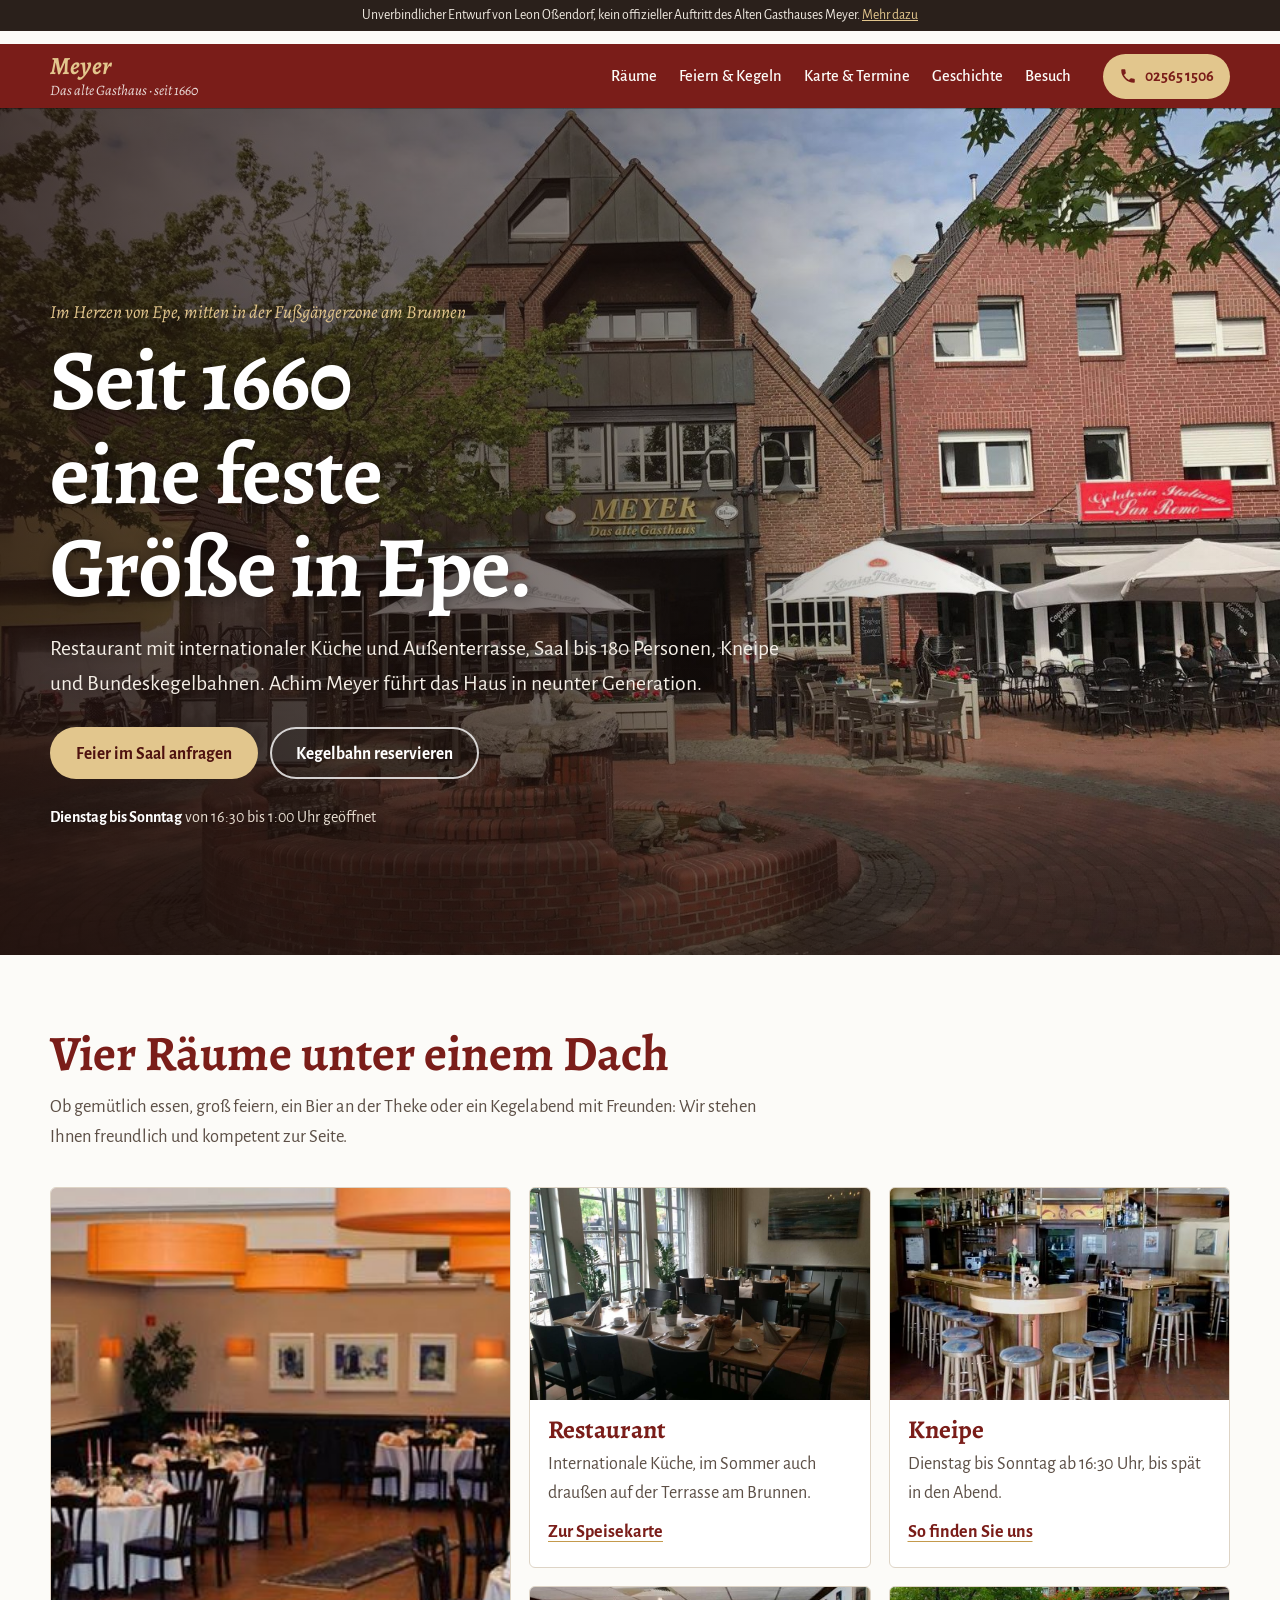
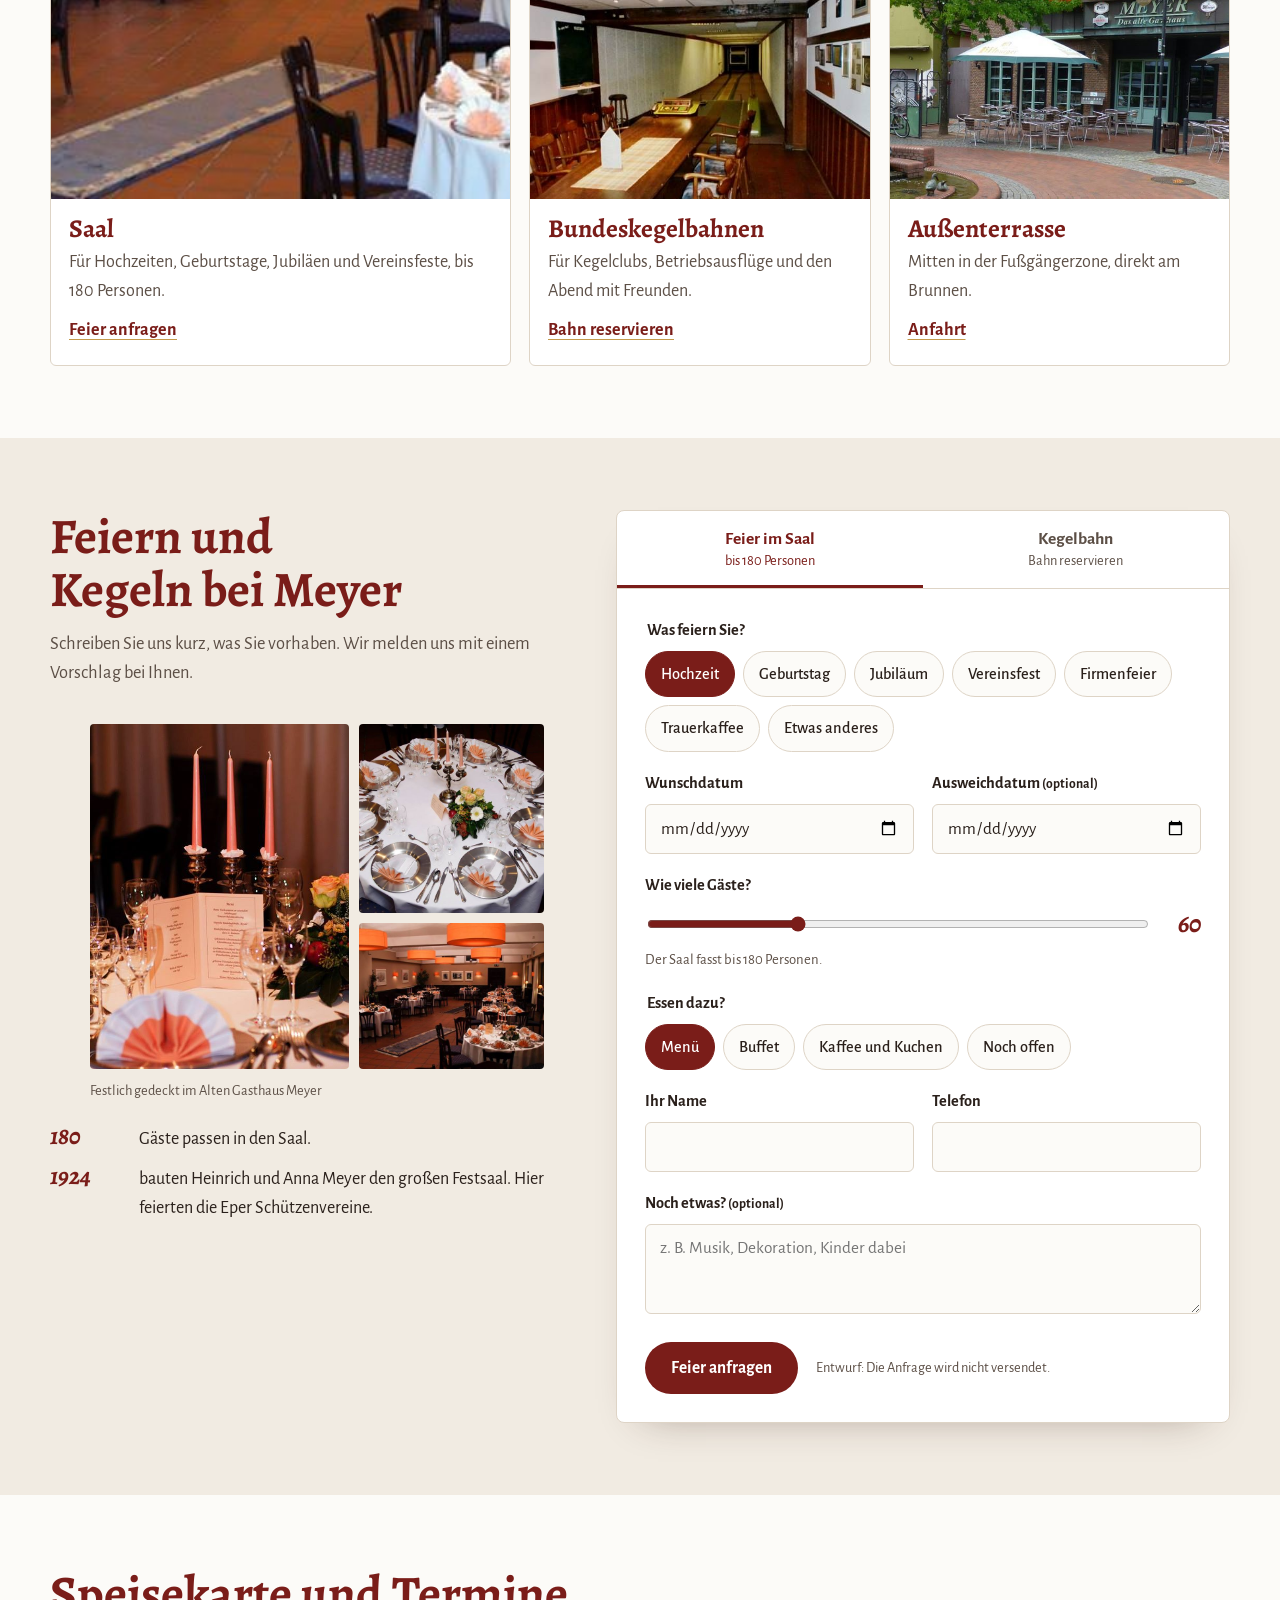
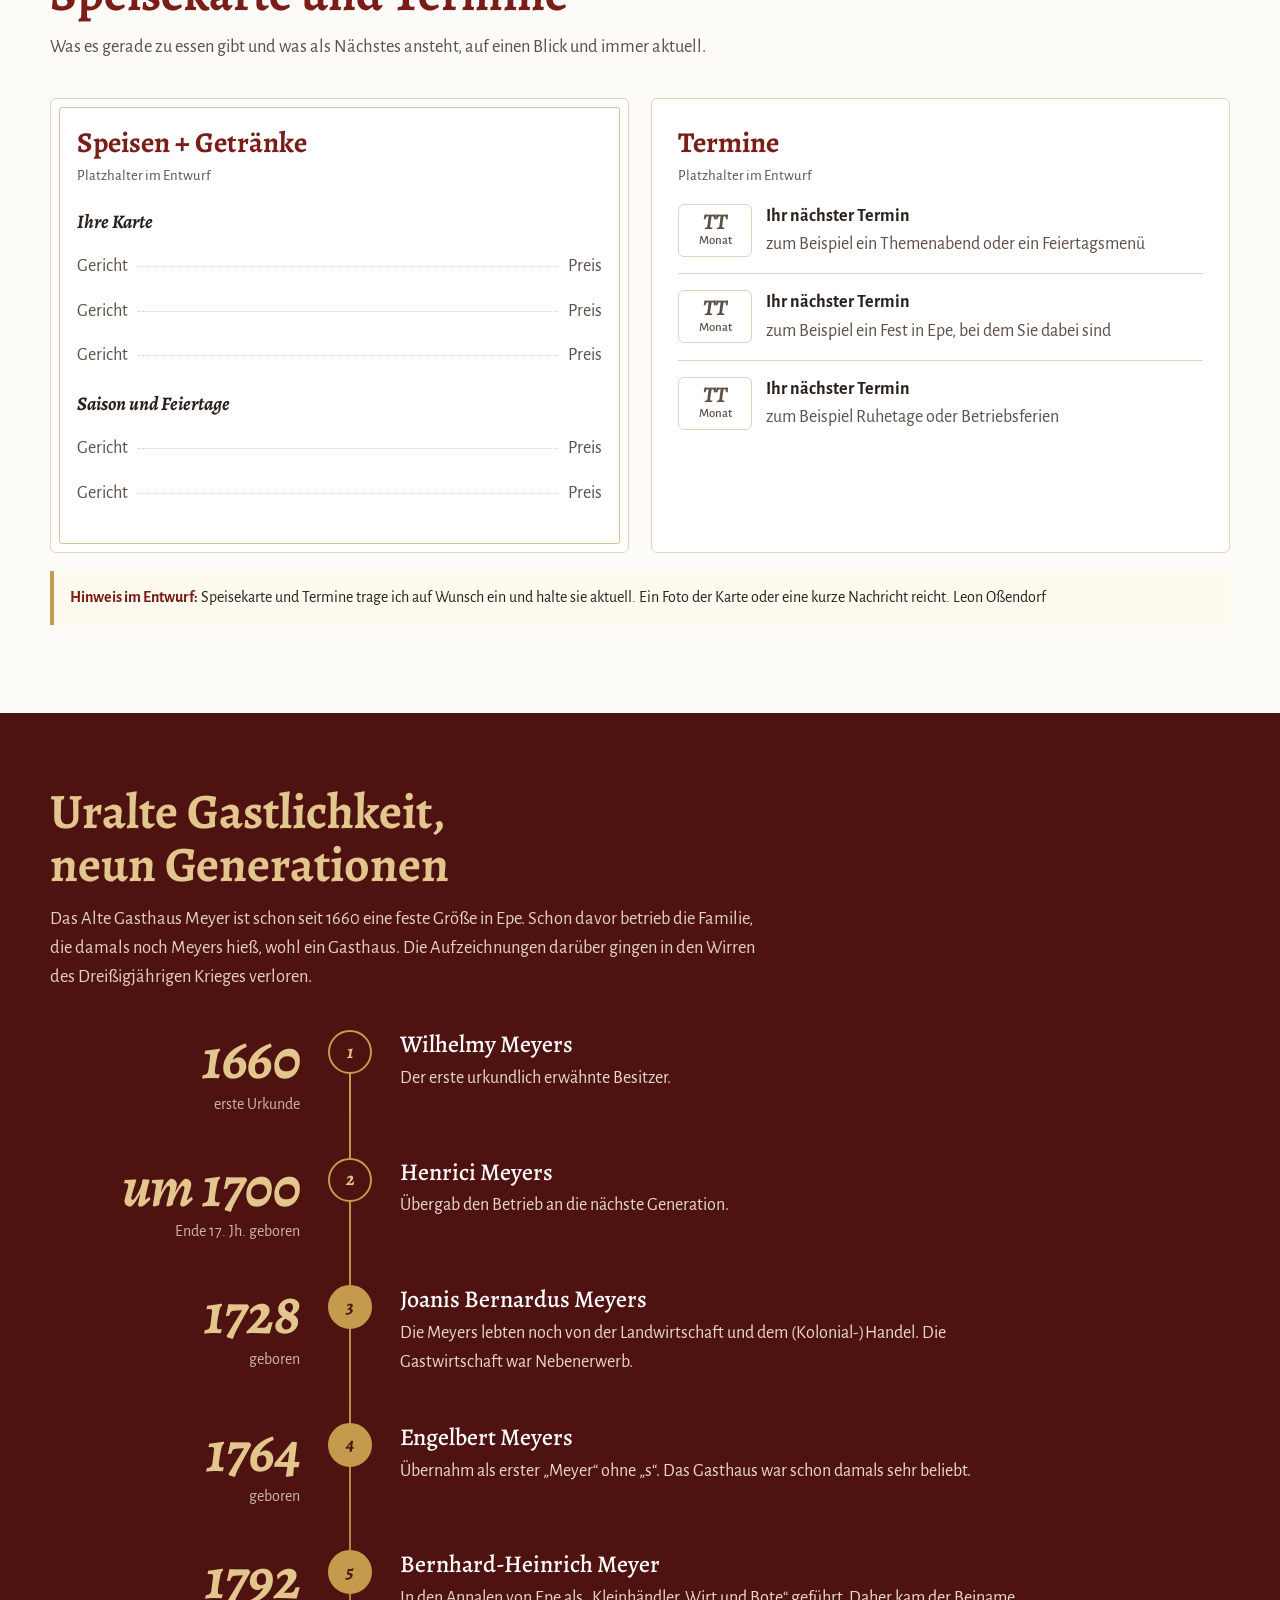
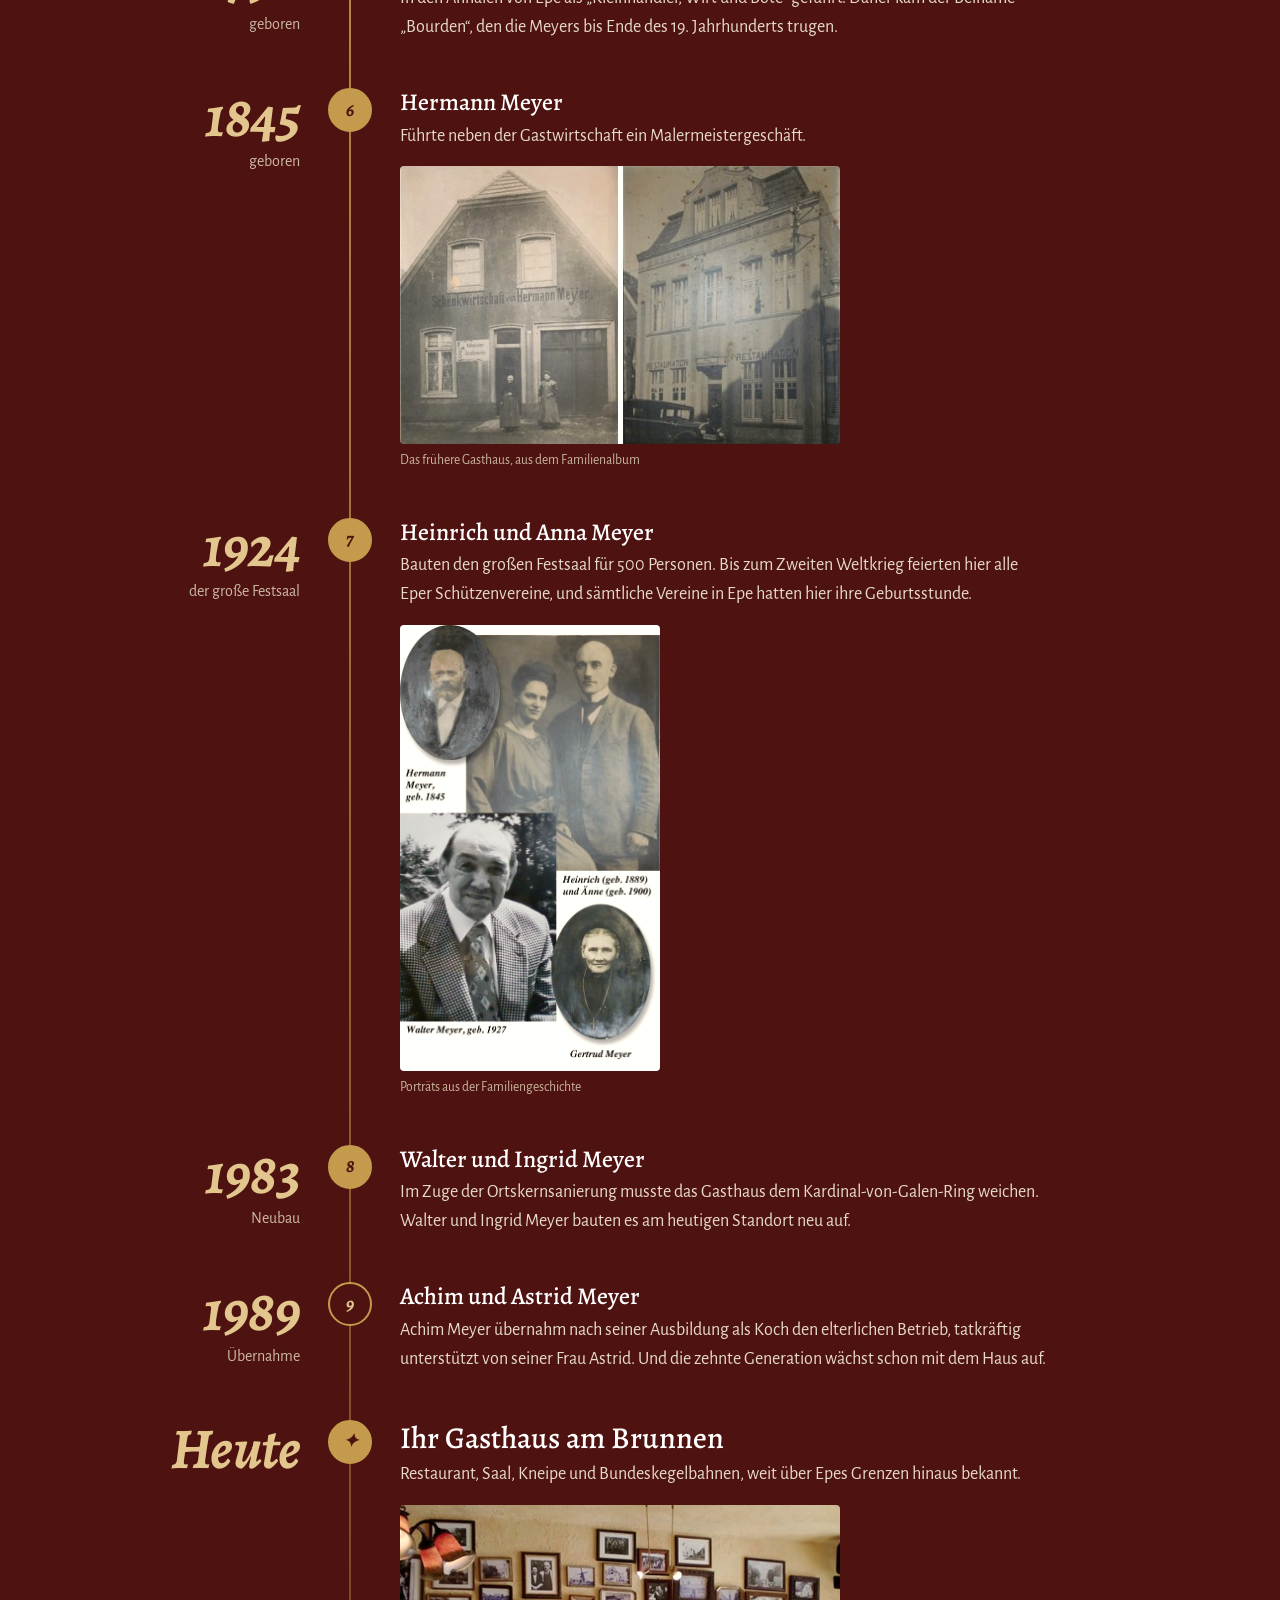
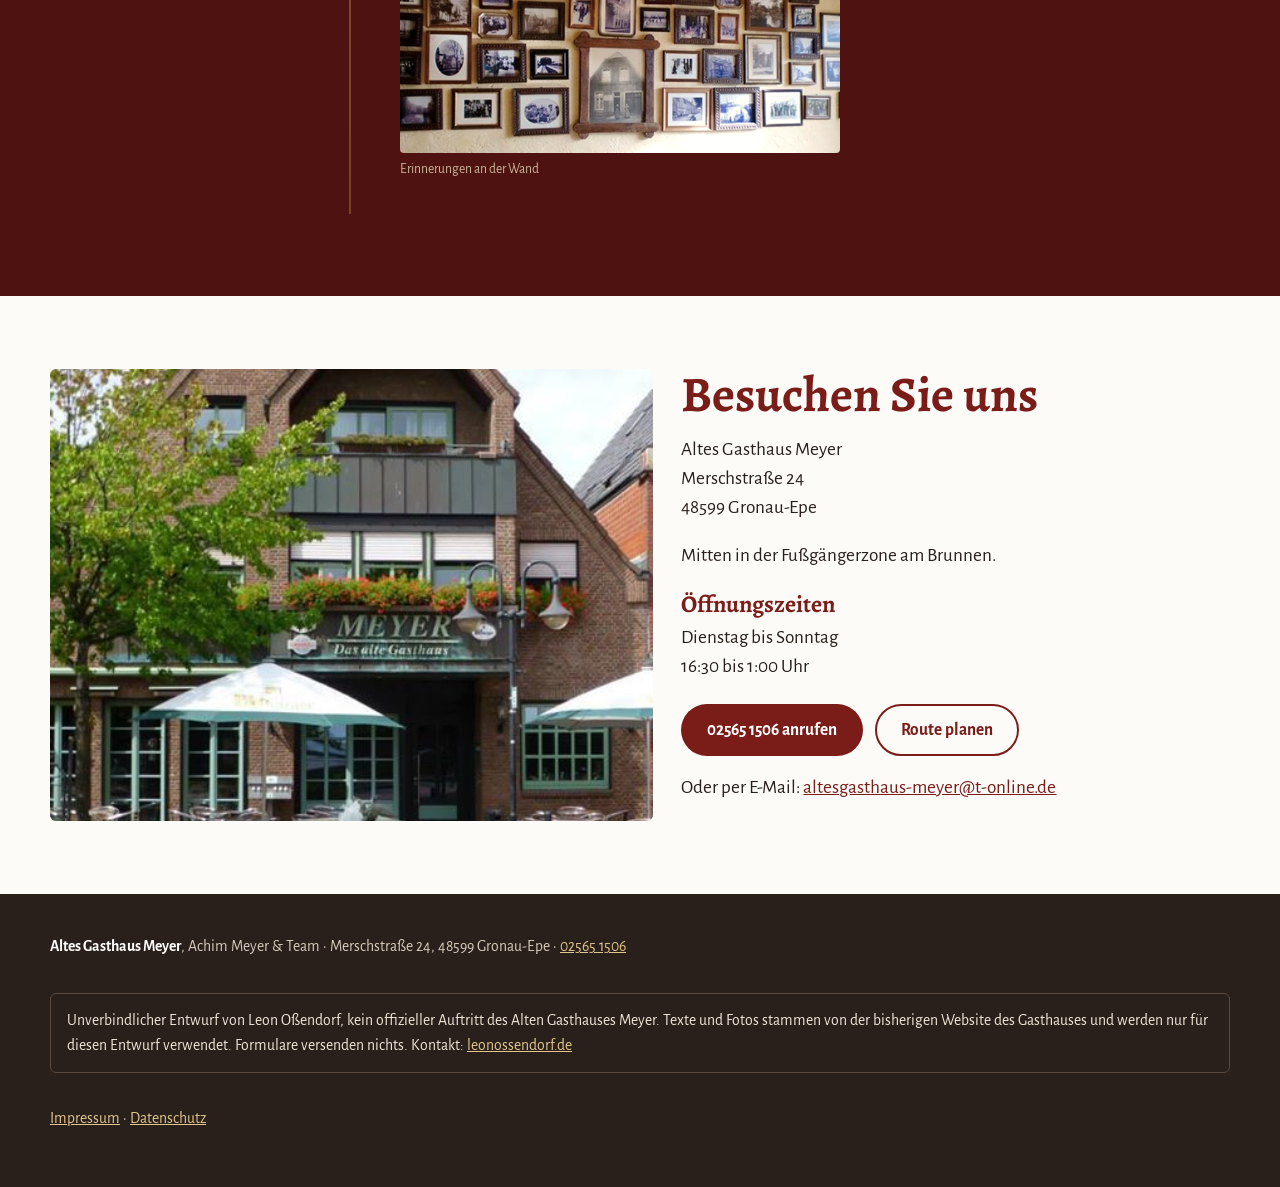
==== index.html @ b78fcdcd "Entwurf Altes Gasthaus Meyer: Startseite mit Feier- und Kegelanfrage, Chronik, Platzhalter Co-Author" ====
<!doctype html>
<html lang="de-DE">
<head>
<meta charset="utf-8">
<meta name="viewport" content="width=device-width, initial-scale=1">
<meta name="robots" content="noindex,nofollow">
<title>Altes Gasthaus Meyer · Epe (Entwurf)</title>
<meta name="description" content="Unverbindlicher Entwurf von Leon Oßendorf für das Alte Gasthaus Meyer in Gronau-Epe. Kein offizieller Auftritt.">
<meta name="theme-color" content="#7A1D19">
<link rel="preload" href="fonts/alegreya.woff2" as="font" type="font/woff2" crossorigin>
<link rel="stylesheet" href="css/style.css">
<link rel="icon" href="data:image/svg+xml,%3Csvg xmlns='http://www.w3.org/2000/svg' viewBox='0 0 64 64'%3E%3Crect width='64' height='64' rx='12' fill='%237A1D19'/%3E%3Ctext x='32' y='45' font-family='Georgia' font-style='italic' font-weight='700' font-size='38' text-anchor='middle' fill='%23E2C68D'%3EM%3C/text%3E%3C/svg%3E">
</head>
<body>

<p class="draft-bar">Unverbindlicher Entwurf von Leon Oßendorf, kein offizieller Auftritt des Alten Gasthauses Meyer. <a href="#entwurf">Mehr dazu</a></p>

<header class="top">
  <div class="wrap">
    <a class="mark" href="#start" aria-label="Altes Gasthaus Meyer, zum Seitenanfang"><b>Meyer</b><span>Das alte Gasthaus · seit 1660</span></a>
    <nav class="nav" aria-label="Hauptnavigation">
      <a href="#raeume">Räume</a>
      <a href="#anfrage">Feiern &amp; Kegeln</a>
      <a href="#karte">Karte &amp; Termine</a>
      <a href="#geschichte">Geschichte</a>
      <a href="#besuch">Besuch</a>
    </nav>
    <a class="call" href="tel:+4925651506"><svg viewBox="0 0 24 24" fill="currentColor" aria-hidden="true"><path d="M6.6 10.8a15.1 15.1 0 0 0 6.6 6.6l2.2-2.2c.3-.3.7-.4 1-.2 1.1.4 2.3.6 3.6.6.6 0 1 .4 1 1V20c0 .6-.4 1-1 1A17 17 0 0 1 3 4c0-.6.4-1 1-1h3.5c.6 0 1 .4 1 1 0 1.3.2 2.5.6 3.6.1.3 0 .7-.2 1z"/></svg>02565 1506</a>
  </div>
</header>

<main id="start">

<section class="hero" aria-label="Willkommen">
  <img src="img/haus-brunnen.jpg" alt="Das Alte Gasthaus Meyer mit Außenterrasse am Brunnen in der Eper Fußgängerzone" fetchpriority="high">
  <div class="wrap">
    <p class="ort">Im Herzen von Epe, mitten in der Fußgängerzone am Brunnen</p>
    <h1>Seit 1660 eine feste Größe in Epe.</h1>
    <p class="lead">Restaurant mit internationaler Küche und Außenterrasse, Saal bis 180 Personen, Kneipe und Bundeskegelbahnen. Achim Meyer führt das Haus in neunter Generation.</p>
    <div class="actions">
      <a class="btn btn-main" href="#anfrage" data-tab="feier">Feier im Saal anfragen</a>
      <a class="btn btn-line" href="#anfrage" data-tab="kegeln">Kegelbahn reservieren</a>
    </div>
    <p class="zeiten"><b>Dienstag bis Sonntag</b> von 16:30 bis 1:00 Uhr geöffnet</p>
  </div>
</section>

<section id="raeume">
  <div class="wrap">
    <div class="kopf">
      <h2>Vier Räume unter einem Dach</h2>
      <p>Ob gemütlich essen, groß feiern, ein Bier an der Theke oder ein Kegelabend mit Freunden: Wir stehen Ihnen freundlich und kompetent zur Seite.</p>
    </div>
    <div class="raeume">
      <a class="raum gross" href="#anfrage" data-tab="feier">
        <img src="img/saal-2.jpg" alt="Festlich eingedeckte runde Tische unter warmen Lampen" loading="lazy">
        <div><h3>Saal</h3><p>Für Hochzeiten, Geburtstage, Jubiläen und Vereinsfeste, bis 180 Personen.</p><span class="go">Feier anfragen</span></div>
      </a>
      <a class="raum" href="#karte">
        <img src="img/restaurant-1.jpg" alt="Gedeckte Tische im Restaurant mit hohen Sprossenfenstern" loading="lazy">
        <div><h3>Restaurant</h3><p>Internationale Küche, im Sommer auch draußen auf der Terrasse am Brunnen.</p><span class="go">Zur Speisekarte</span></div>
      </a>
      <a class="raum" href="#besuch">
        <img src="img/kneipe.jpg" alt="Die Theke der Kneipe mit Barhockern" loading="lazy">
        <div><h3>Kneipe</h3><p>Dienstag bis Sonntag ab 16:30 Uhr, bis spät in den Abend.</p><span class="go">So finden Sie uns</span></div>
      </a>
      <a class="raum" href="#anfrage" data-tab="kegeln">
        <img src="img/kegelbahn.jpg" alt="Kegelbahn mit langem Holztisch" loading="lazy">
        <div><h3>Bundeskegelbahnen</h3><p>Für Kegelclubs, Betriebsausflüge und den Abend mit Freunden.</p><span class="go">Bahn reservieren</span></div>
      </a>
      <a class="raum" href="#besuch">
        <img src="img/terrasse.jpg" alt="Außenterrasse mit Sonnenschirmen vor dem Gasthaus" loading="lazy">
        <div><h3>Außenterrasse</h3><p>Mitten in der Fußgängerzone, direkt am Brunnen.</p><span class="go">Anfahrt</span></div>
      </a>
    </div>
  </div>
</section>

<section id="anfrage" class="anfrage">
  <div class="wrap anfrage-grid">
    <div>
      <div class="kopf">
        <h2>Feiern und Kegeln bei Meyer</h2>
        <p>Schreiben Sie uns kurz, was Sie vorhaben. Wir melden uns mit einem Vorschlag bei Ihnen.</p>
      </div>
      <figure class="collage">
        <img class="a" src="img/kerzen.jpg" alt="Festtafel mit Kerzenleuchter und Menükarte" loading="lazy">
        <img src="img/tafel-rund.jpg" alt="Runde Festtafel von oben" loading="lazy">
        <img src="img/saal-1.jpg" alt="Saal mit eingedeckten runden Tischen" loading="lazy">
        <figcaption>Festlich gedeckt im Alten Gasthaus Meyer</figcaption>
      </figure>
      <ul class="fakten">
        <li><b>180</b><span>Gäste passen in den Saal.</span></li>
        <li><b>1924</b><span>bauten Heinrich und Anna Meyer den großen Festsaal. Hier feierten die Eper Schützenvereine.</span></li>
      </ul>
    </div>

    <div class="karte">
      <div class="tabs" role="tablist" aria-label="Art der Anfrage">
        <button role="tab" id="tab-feier" aria-controls="p-feier" aria-selected="true">Feier im Saal<span>bis 180 Personen</span></button>
        <button role="tab" id="tab-kegeln" aria-controls="p-kegeln" aria-selected="false" tabindex="-1">Kegelbahn<span>Bahn reservieren</span></button>
      </div>

      <div id="p-feier" role="tabpanel" aria-labelledby="tab-feier">
        <form data-art="Feier im Saal" novalidate>
          <fieldset>
            <legend>Was feiern Sie?</legend>
            <div class="chips">
              <label><input type="radio" name="Anlass" value="Hochzeit" checked><span>Hochzeit</span></label>
              <label><input type="radio" name="Anlass" value="Geburtstag"><span>Geburtstag</span></label>
              <label><input type="radio" name="Anlass" value="Jubiläum"><span>Jubiläum</span></label>
              <label><input type="radio" name="Anlass" value="Vereinsfest"><span>Vereinsfest</span></label>
              <label><input type="radio" name="Anlass" value="Firmenfeier"><span>Firmenfeier</span></label>
              <label><input type="radio" name="Anlass" value="Trauerkaffee"><span>Trauerkaffee</span></label>
              <label><input type="radio" name="Anlass" value="Etwas anderes"><span>Etwas anderes</span></label>
            </div>
          </fieldset>
          <div class="zwei">
            <div><label for="f-datum">Wunschdatum</label><input id="f-datum" type="date" name="Datum"></div>
            <div><label for="f-ausweich">Ausweichdatum <small>(optional)</small></label><input id="f-ausweich" type="date" name="Ausweichdatum"></div>
          </div>
          <div>
            <label for="f-gaeste">Wie viele Gäste?</label>
            <div class="gaeste"><input id="f-gaeste" type="range" name="Gäste" min="10" max="180" step="5" value="60"><output for="f-gaeste">60</output></div>
            <p class="hilfe">Der Saal fasst bis 180 Personen.</p>
          </div>
          <fieldset>
            <legend>Essen dazu?</legend>
            <div class="chips">
              <label><input type="radio" name="Essen" value="Menü" checked><span>Menü</span></label>
              <label><input type="radio" name="Essen" value="Buffet"><span>Buffet</span></label>
              <label><input type="radio" name="Essen" value="Kaffee und Kuchen"><span>Kaffee und Kuchen</span></label>
              <label><input type="radio" name="Essen" value="Noch offen"><span>Noch offen</span></label>
            </div>
          </fieldset>
          <div class="zwei">
            <div><label for="f-name">Ihr Name</label><input id="f-name" type="text" name="Name" autocomplete="name"></div>
            <div><label for="f-tel">Telefon</label><input id="f-tel" type="tel" name="Telefon" autocomplete="tel"></div>
          </div>
          <div><label for="f-msg">Noch etwas? <small>(optional)</small></label><textarea id="f-msg" name="Nachricht" placeholder="z. B. Musik, Dekoration, Kinder dabei"></textarea></div>
          <div class="senden"><button class="btn" type="submit">Feier anfragen</button><small>Entwurf: Die Anfrage wird nicht versendet.</small></div>
        </form>
      </div>

      <div id="p-kegeln" role="tabpanel" aria-labelledby="tab-kegeln" hidden>
        <form data-art="Kegelbahn" novalidate>
          <div class="zwei">
            <div><label for="k-datum">Datum</label><input id="k-datum" type="date" name="Datum"></div>
            <div><label for="k-zeit">Uhrzeit</label>
              <select id="k-zeit" name="Uhrzeit">
                <option>17:00 Uhr</option><option>18:00 Uhr</option><option selected>19:00 Uhr</option><option>20:00 Uhr</option><option>21:00 Uhr</option>
              </select>
            </div>
          </div>
          <div class="zwei">
            <div><label for="k-pers">Personen</label><input id="k-pers" type="number" name="Personen" min="2" value="10" inputmode="numeric"></div>
            <div><label for="k-dauer">Wie lange?</label>
              <select id="k-dauer" name="Dauer"><option>2 Stunden</option><option selected>3 Stunden</option><option>4 Stunden</option><option>Ganzer Abend</option></select>
            </div>
          </div>
          <fieldset>
            <legend>Essen dazu?</legend>
            <div class="chips">
              <label><input type="radio" name="Essen" value="Ja, bitte Vorschlag" checked><span>Ja, gern</span></label>
              <label><input type="radio" name="Essen" value="Nur Getränke"><span>Nur Getränke</span></label>
            </div>
          </fieldset>
          <div class="zwei">
            <div><label for="k-name">Ihr Name oder Kegelclub</label><input id="k-name" type="text" name="Name"></div>
            <div><label for="k-tel">Telefon</label><input id="k-tel" type="tel" name="Telefon" autocomplete="tel"></div>
          </div>
          <div class="senden"><button class="btn" type="submit">Bahn anfragen</button><small>Entwurf: Die Anfrage wird nicht versendet.</small></div>
        </form>
      </div>

      <div class="vorschau" aria-live="polite" hidden></div>
    </div>
  </div>
</section>

<section id="karte">
  <div class="wrap">
    <div class="kopf">
      <h2>Speisekarte und Termine</h2>
      <p>Was es gerade zu essen gibt und was als Nächstes ansteht, auf einen Blick und immer aktuell.</p>
    </div>
    <div class="pflege-grid">
      <div class="speisekarte">
        <h3>Speisen + Getränke</h3>
        <p class="hilfe">Platzhalter im Entwurf</p>
        <p class="gruppe">Ihre Karte</p>
        <div class="zeile"><span>Gericht</span><i></i><span>Preis</span></div>
        <div class="zeile"><span>Gericht</span><i></i><span>Preis</span></div>
        <div class="zeile"><span>Gericht</span><i></i><span>Preis</span></div>
        <p class="gruppe">Saison und Feiertage</p>
        <div class="zeile"><span>Gericht</span><i></i><span>Preis</span></div>
        <div class="zeile"><span>Gericht</span><i></i><span>Preis</span></div>
      </div>
      <div class="termine">
        <h3>Termine</h3>
        <p class="hilfe">Platzhalter im Entwurf</p>
        <div class="termin"><div class="tag">TT<small>Monat</small></div><p><b>Ihr nächster Termin</b>zum Beispiel ein Themenabend oder ein Feiertagsmenü</p></div>
        <div class="termin"><div class="tag">TT<small>Monat</small></div><p><b>Ihr nächster Termin</b>zum Beispiel ein Fest in Epe, bei dem Sie dabei sind</p></div>
        <div class="termin"><div class="tag">TT<small>Monat</small></div><p><b>Ihr nächster Termin</b>zum Beispiel Ruhetage oder Betriebsferien</p></div>
      </div>
    </div>
    <p class="notiz"><b>Hinweis im Entwurf:</b> Speisekarte und Termine trage ich auf Wunsch ein und halte sie aktuell. Ein Foto der Karte oder eine kurze Nachricht reicht. <span style="white-space:nowrap">Leon Oßendorf</span></p>
  </div>
</section>

<section id="geschichte" class="chronik">
  <div class="wrap">
    <div class="kopf">
      <h2>Uralte Gastlichkeit, neun Generationen</h2>
      <p>Das Alte Gasthaus Meyer ist schon seit 1660 eine feste Größe in Epe. Schon davor betrieb die Familie, die damals noch Meyers hieß, wohl ein Gasthaus. Die Aufzeichnungen darüber gingen in den Wirren des Dreißigjährigen Krieges verloren.</p>
    </div>
    <ol class="reihe">
      <li class="gen"><span class="knoten" aria-hidden="true">1</span><div class="jahr">1660<small>erste Urkunde</small></div><h3>Wilhelmy Meyers</h3><p>Der erste urkundlich erwähnte Besitzer.</p></li>
      <li class="gen"><span class="knoten" aria-hidden="true">2</span><div class="jahr">um 1700<small>Ende 17. Jh. geboren</small></div><h3>Henrici Meyers</h3><p>Übergab den Betrieb an die nächste Generation.</p></li>
      <li class="gen"><span class="knoten" aria-hidden="true">3</span><div class="jahr">1728<small>geboren</small></div><h3>Joanis Bernardus Meyers</h3><p>Die Meyers lebten noch von der Landwirtschaft und dem (Kolonial-)Handel. Die Gastwirtschaft war Nebenerwerb.</p></li>
      <li class="gen"><span class="knoten" aria-hidden="true">4</span><div class="jahr">1764<small>geboren</small></div><h3>Engelbert Meyers</h3><p>Übernahm als erster „Meyer“ ohne „s“. Das Gasthaus war schon damals sehr beliebt.</p></li>
      <li class="gen"><span class="knoten" aria-hidden="true">5</span><div class="jahr">1792<small>geboren</small></div><h3>Bernhard-Heinrich Meyer</h3><p>In den Annalen von Epe als „Kleinhändler, Wirt und Bote“ geführt. Daher kam der Beiname „Bourden“, den die Meyers bis Ende des 19. Jahrhunderts trugen.</p></li>
      <li class="gen"><span class="knoten" aria-hidden="true">6</span><div class="jahr">1845<small>geboren</small></div><h3>Hermann Meyer</h3><p>Führte neben der Gastwirtschaft ein Malermeistergeschäft.</p>
        <figure><img src="img/historisch-haus.jpg" alt="Historische Aufnahmen des früheren Gasthauses" loading="lazy"><figcaption>Das frühere Gasthaus, aus dem Familienalbum</figcaption></figure></li>
      <li class="gen"><span class="knoten" aria-hidden="true">7</span><div class="jahr">1924<small>der große Festsaal</small></div><h3>Heinrich und Anna Meyer</h3><p>Bauten den großen Festsaal für 500 Personen. Bis zum Zweiten Weltkrieg feierten hier alle Eper Schützenvereine, und sämtliche Vereine in Epe hatten hier ihre Geburtsstunde.</p>
        <figure><img src="img/historisch-familie.jpg" alt="Historische Porträts der Familie Meyer" loading="lazy" style="max-width:260px"><figcaption>Porträts aus der Familiengeschichte</figcaption></figure></li>
      <li class="gen"><span class="knoten" aria-hidden="true">8</span><div class="jahr">1983<small>Neubau</small></div><h3>Walter und Ingrid Meyer</h3><p>Im Zuge der Ortskernsanierung musste das Gasthaus dem Kardinal-von-Galen-Ring weichen. Walter und Ingrid Meyer bauten es am heutigen Standort neu auf.</p></li>
      <li class="gen"><span class="knoten" aria-hidden="true">9</span><div class="jahr">1989<small>Übernahme</small></div><h3>Achim und Astrid Meyer</h3><p>Achim Meyer übernahm nach seiner Ausbildung als Koch den elterlichen Betrieb, tatkräftig unterstützt von seiner Frau Astrid. Und die zehnte Generation wächst schon mit dem Haus auf.</p></li>
      <li class="gen heute"><span class="knoten" aria-hidden="true">✦</span><div class="jahr">Heute</div><h3>Ihr Gasthaus am Brunnen</h3><p>Restaurant, Saal, Kneipe und Bundeskegelbahnen, weit über Epes Grenzen hinaus bekannt.</p>
        <figure><img src="img/bilderwand.jpg" alt="Wand mit vielen gerahmten alten Fotografien" loading="lazy"><figcaption>Erinnerungen an der Wand</figcaption></figure></li>
    </ol>
  </div>
</section>

<section id="besuch">
  <div class="wrap besuch-grid">
    <img src="img/haus-hoch.jpg" alt="Giebel des Alten Gasthauses Meyer mit Blumenkästen und Terrasse" loading="lazy" style="aspect-ratio:4/3;object-position:50% 35%">
    <div class="adresse">
      <h2 style="font-size:clamp(2rem,4.6vw,3.1rem);color:var(--blut)">Besuchen Sie uns</h2>
      <p style="margin-top:14px">Altes Gasthaus Meyer<br>Merschstraße 24<br>48599 Gronau-Epe</p>
      <p>Mitten in der Fußgängerzone am Brunnen.</p>
      <h3>Öffnungszeiten</h3>
      <p>Dienstag bis Sonntag<br>16:30 bis 1:00 Uhr</p>
      <div class="actions">
        <a class="btn btn-main" href="tel:+4925651506">02565 1506 anrufen</a>
        <a class="btn btn-line" href="https://www.google.com/maps/search/?api=1&amp;query=Altes+Gasthaus+Meyer+Merschstra%C3%9Fe+24+48599+Gronau-Epe" target="_blank" rel="noopener">Route planen</a>
      </div>
      <p style="margin-top:18px">Oder per E-Mail: <a href="mailto:altesgasthaus-meyer@t-online.de">altesgasthaus-meyer@t-online.de</a></p>
    </div>
  </div>
</section>

</main>

<footer>
  <div class="wrap">
    <p><b style="color:#fff">Altes Gasthaus Meyer</b>, Achim Meyer &amp; Team · Merschstraße 24, 48599 Gronau-Epe · <a href="tel:+4925651506">02565 1506</a></p>
    <p class="entwurf" id="entwurf">Unverbindlicher Entwurf von Leon Oßendorf, kein offizieller Auftritt des Alten Gasthauses Meyer. Texte und Fotos stammen von der bisherigen Website des Gasthauses und werden nur für diesen Entwurf verwendet. Formulare versenden nichts. Kontakt: <a href="https://leonossendorf.de">leonossendorf.de</a></p>
    <p><a href="impressum.html">Impressum</a> · <a href="datenschutz.html">Datenschutz</a></p>
  </div>
</footer>

<nav class="daumen" aria-label="Schnellzugriff">
  <a class="a1" href="#anfrage" data-tab="feier">Feier anfragen</a>
  <a class="a2" href="tel:+4925651506">Anrufen</a>
</nav>

<script src="js/main.js"></script>
</body>
</html>
---- css/style.css ----
@font-face { font-family: "Alegreya"; src: url("../fonts/alegreya.woff2") format("woff2"); font-weight: 400 900; font-style: normal; font-display: swap; }
@font-face { font-family: "Alegreya"; src: url("../fonts/alegreya-italic.woff2") format("woff2"); font-weight: 400 900; font-style: italic; font-display: swap; }
@font-face { font-family: "Alegreya Sans"; src: url("../fonts/alegreya-sans-400.woff2") format("woff2"); font-weight: 400; font-display: swap; }
@font-face { font-family: "Alegreya Sans"; src: url("../fonts/alegreya-sans-500.woff2") format("woff2"); font-weight: 500; font-display: swap; }
@font-face { font-family: "Alegreya Sans"; src: url("../fonts/alegreya-sans-700.woff2") format("woff2"); font-weight: 700; font-display: swap; }

:root {
  --blut: #7A1D19;      /* Ochsenblut aus dem Logo */
  --blut-tief: #4E1210;
  --messing: #C49A4C;   /* Gold der Schrift im Logo */
  --messing-hell: #E2C68D;
  --eiche: #2A201B;     /* Text, dunkles Holz */
  --eiche-2: #5C4F46;
  --tuch: #FCFBF8;      /* Tischtuch */
  --leinen: #F1EBE2;
  --linie: #DED4C6;
  --serif: "Alegreya", Georgia, serif;
  --sans: "Alegreya Sans", system-ui, sans-serif;
  --wrap: 1180px;
}

* { box-sizing: border-box; }
html { scroll-behavior: smooth; scroll-padding-top: 76px; -webkit-text-size-adjust: 100%; }
body { margin: 0; background: var(--tuch); color: var(--eiche); font: 400 1.125rem/1.6 var(--sans); }
img { max-width: 100%; display: block; }
a { color: var(--blut); }
:focus-visible { outline: 3px solid var(--messing); outline-offset: 3px; }
h1, h2, h3 { font-family: var(--serif); font-weight: 700; line-height: 1.08; margin: 0; text-wrap: balance; }
p { margin: 0 0 1em; }
.wrap { width: min(100% - 32px, var(--wrap)); margin-inline: auto; }
.sr { position: absolute; width: 1px; height: 1px; overflow: hidden; clip: rect(0 0 0 0); white-space: nowrap; }

/* Entwurf-Hinweis */
.draft-bar { background: var(--eiche); color: var(--leinen); font-size: .86rem; text-align: center; padding: 6px 16px; line-height: 1.35; }
.draft-bar a { color: var(--messing-hell); }

/* Kopf */
.top { position: sticky; top: 0; z-index: 30; background: var(--blut); color: var(--tuch); box-shadow: 0 1px 0 rgba(0,0,0,.25); }
.top .wrap { display: flex; align-items: center; gap: 24px; min-height: 64px; }
.mark { display: flex; flex-direction: column; text-decoration: none; color: var(--messing-hell); line-height: 1; }
.mark b { font: italic 700 1.55rem/1 var(--serif); letter-spacing: .01em; }
.mark span { font: italic 400 .9rem/1.2 var(--serif); color: var(--tuch); opacity: .85; margin-top: 3px; }
.nav { display: none; gap: 22px; margin-left: auto; }
.nav a { color: var(--tuch); text-decoration: none; font-weight: 500; font-size: 1.02rem; }
.nav a:hover { color: var(--messing-hell); }
.call { margin-left: auto; display: inline-flex; align-items: center; gap: 8px; color: var(--blut); background: var(--messing-hell); text-decoration: none; font-weight: 700; padding: 10px 16px; border-radius: 999px; font-size: 1rem; white-space: nowrap; }
.call svg { width: 18px; height: 18px; }
@media (min-width: 1000px) { .nav { display: flex; } .call { margin-left: 8px; } }

/* Hero */
.hero { position: relative; color: #fff; min-height: min(88svh, 760px); display: flex; align-items: flex-end; overflow: hidden; background: var(--eiche); }
.hero img { position: absolute; inset: 0; width: 100%; height: 100%; object-fit: cover; object-position: 50% 40%; }
.hero::after { content: ""; position: absolute; inset: 0; background: linear-gradient(180deg, rgba(30,15,12,.05) 8%, rgba(30,15,12,.72) 34%, rgba(30,15,12,.93) 100%); }
@media (min-width: 900px) { .hero::after { background: linear-gradient(90deg, rgba(30,15,12,.82) 0%, rgba(30,15,12,.55) 45%, rgba(30,15,12,.05) 75%), linear-gradient(180deg, transparent 60%, rgba(30,15,12,.6)); } }
.hero .wrap > * { text-shadow: 0 1px 14px rgba(0,0,0,.45); }
.hero .btn { text-shadow: none; }
.hero .wrap { position: relative; z-index: 1; padding: 120px 0 36px; }
.hero .ort { font: italic 400 1.15rem/1.3 var(--serif); color: var(--messing-hell); margin-bottom: 10px; }
.hero h1 { font-size: clamp(2.5rem, 7.4vw, 5.4rem); max-width: 13ch; letter-spacing: -.01em; }
.hero .lead { font-size: clamp(1.1rem, 2.2vw, 1.35rem); max-width: 34em; margin: 18px 0 26px; color: #F4EEE6; }
.actions { display: flex; flex-wrap: wrap; gap: 12px; }
.btn { display: inline-flex; align-items: center; justify-content: center; gap: 8px; min-height: 52px; padding: 12px 24px; border-radius: 999px; font: 700 1.08rem/1.1 var(--sans); text-decoration: none; border: 2px solid transparent; cursor: pointer; }
.btn-main { background: var(--messing-hell); color: var(--blut-tief); }
.btn-main:hover { background: #EBD5A8; }
.btn-line { border-color: rgba(255,255,255,.8); color: #fff; background: rgba(0,0,0,.15); }
.btn-line:hover { background: rgba(0,0,0,.35); }
.hero .zeiten { margin-top: 26px; font-size: 1rem; color: #E8DFD3; }
.hero .zeiten b { color: #fff; }
.hero small.foto { position: absolute; right: 12px; bottom: 8px; z-index: 1; font-size: .72rem; color: rgba(255,255,255,.65); }
@media (max-width: 560px) { .actions .btn { flex: 1 1 100%; } }

/* Abschnitte */
section { padding: 72px 0; }
.kopf { max-width: 40em; margin-bottom: 36px; }
.kopf h2 { font-size: clamp(2rem, 4.6vw, 3.1rem); color: var(--blut); }
.kopf p { margin-top: 12px; color: var(--eiche-2); font-size: 1.15rem; }

/* Vier Räume */
.raeume { display: grid; gap: 18px; grid-template-columns: 1fr; }
.raum { position: relative; display: block; background: #fff; border: 1px solid var(--linie); border-radius: 6px; overflow: hidden; text-decoration: none; color: var(--eiche); }
.raum img { width: 100%; aspect-ratio: 16/10; object-fit: cover; }
.raum div { padding: 16px 18px 20px; }
.raum h3 { font-size: 1.6rem; color: var(--blut); }
.raum p { margin: 6px 0 10px; color: var(--eiche-2); }
.raum .go { font-weight: 700; color: var(--blut); text-decoration: underline; text-decoration-color: var(--messing); text-underline-offset: 4px; }
@media (min-width: 760px) {
  .raeume { grid-template-columns: repeat(2, 1fr); }
}
@media (min-width: 1080px) {
  .raeume { grid-template-columns: 1.35fr 1fr 1fr; grid-template-rows: auto auto; }
  .raum.gross { grid-row: span 2; }
  .raum.gross { display: flex; flex-direction: column; }
  .raum.gross img { aspect-ratio: auto; flex: 1; min-height: 0; height: 100%; }
}

/* Anfrage */
.anfrage { background: var(--leinen); }
.anfrage-grid { display: grid; gap: 32px; }
@media (min-width: 980px) { .anfrage-grid { grid-template-columns: 1fr 1.15fr; align-items: start; } }
.collage { display: grid; grid-template-columns: 1.4fr 1fr; gap: 10px; }
.collage img { width: 100%; height: 100%; object-fit: cover; border-radius: 4px; }
.collage .a { grid-row: span 2; aspect-ratio: 3/4; }
.collage figcaption { grid-column: 1 / -1; font-size: .9rem; color: var(--eiche-2); }
.fakten { list-style: none; padding: 0; margin: 22px 0 0; display: grid; gap: 10px; }
.fakten li { display: flex; gap: 12px; align-items: baseline; }
.fakten b { font: italic 700 1.5rem/1 var(--serif); color: var(--blut); min-width: 3.2em; }

.karte { background: #fff; border-radius: 8px; border: 1px solid var(--linie); box-shadow: 0 18px 40px -28px rgba(60,30,20,.45); }
.tabs { display: grid; grid-template-columns: 1fr 1fr; border-bottom: 1px solid var(--linie); }
.tabs button { appearance: none; border: 0; background: none; padding: 18px 10px 16px; font: 700 1.1rem/1.15 var(--sans); color: var(--eiche-2); cursor: pointer; border-bottom: 3px solid transparent; }
.tabs button[aria-selected="true"] { color: var(--blut); border-bottom-color: var(--blut); }
.tabs button span { display: block; font: 400 .9rem/1.2 var(--sans); margin-top: 3px; }
form { padding: 22px; display: grid; gap: 18px; }
@media (min-width: 560px) { form { padding: 28px; } }
fieldset { border: 0; padding: 0; margin: 0; }
legend, label { font-weight: 700; display: block; margin-bottom: 8px; font-size: 1.02rem; }
.chips { display: flex; flex-wrap: wrap; gap: 8px; }
.chips label { margin: 0; font-weight: 500; }
.chips input { position: absolute; opacity: 0; }
.chips span { display: inline-block; padding: 9px 15px; border: 1.5px solid var(--linie); border-radius: 999px; cursor: pointer; background: var(--tuch); }
.chips input:checked + span { background: var(--blut); color: #fff; border-color: var(--blut); }
.chips input:focus-visible + span { outline: 3px solid var(--messing); outline-offset: 2px; }
input[type=text], input[type=tel], input[type=date], input[type=number], select, textarea { width: 100%; font: 400 1.08rem/1.3 var(--sans); padding: 12px 14px; border: 1.5px solid var(--linie); border-radius: 6px; background: var(--tuch); color: var(--eiche); min-height: 50px; }
textarea { min-height: 90px; resize: vertical; }
.zwei { display: grid; gap: 18px; }
@media (min-width: 560px) { .zwei { grid-template-columns: 1fr 1fr; } }
.gaeste { display: flex; align-items: center; gap: 14px; }
.gaeste input[type=range] { flex: 1; accent-color: var(--blut); height: 32px; }
.gaeste output { font: italic 700 1.6rem/1 var(--serif); color: var(--blut); min-width: 3ch; text-align: right; }
.hilfe { font-size: .92rem; color: var(--eiche-2); margin: 6px 0 0; }
.senden { display: flex; flex-wrap: wrap; align-items: center; gap: 12px 18px; }
.senden .btn { background: var(--blut); color: #fff; }
.senden .btn:hover { background: var(--blut-tief); }
.senden small { color: var(--eiche-2); font-size: .9rem; }
.vorschau { margin: 0 22px 22px; padding: 18px 20px; border: 1.5px dashed var(--messing); border-radius: 6px; background: #FFFDF7; }
.vorschau h3 { font-size: 1.3rem; color: var(--blut); margin-bottom: 8px; }
.vorschau dl { display: grid; grid-template-columns: auto 1fr; gap: 4px 14px; margin: 0 0 8px; }
.vorschau dt { color: var(--eiche-2); }
.vorschau dd { margin: 0; font-weight: 500; }
.vorschau p { font-size: .95rem; color: var(--eiche-2); margin: 0; }

/* Karte und Termine */
.pflege-grid { display: grid; gap: 22px; }
@media (min-width: 860px) { .pflege-grid { grid-template-columns: 1fr 1fr; } }
.speisekarte { background: #fff; border: 1px solid var(--linie); border-radius: 6px; padding: 28px 26px; position: relative; }
.speisekarte::before { content: ""; position: absolute; inset: 8px; border: 1px solid var(--messing); border-radius: 3px; pointer-events: none; opacity: .6; }
.speisekarte h3, .termine h3 { font-size: 1.8rem; color: var(--blut); margin-bottom: 4px; }
.speisekarte .zeile { display: flex; align-items: baseline; gap: 10px; margin: 16px 0; color: var(--eiche-2); }
.speisekarte .zeile i { flex: 1; border-bottom: 1.5px dotted var(--linie); transform: translateY(-4px); }
.speisekarte .gruppe { font: italic 700 1.2rem/1.2 var(--serif); color: var(--eiche); margin-top: 22px; }
.termine { background: #fff; border: 1px solid var(--linie); border-radius: 6px; padding: 28px 26px; }
.termin { display: grid; grid-template-columns: 74px 1fr; gap: 14px; padding: 14px 0; border-bottom: 1px solid var(--linie); align-items: center; }
.termin:last-of-type { border-bottom: 0; }
.termin .tag { text-align: center; border: 1.5px solid var(--linie); border-radius: 6px; padding: 6px 0; color: var(--eiche-2); font: italic 700 1.4rem/1 var(--serif); }
.termin .tag small { display: block; font: 500 .8rem/1.3 var(--sans); }
.termin p { margin: 0; color: var(--eiche-2); }
.termin b { color: var(--eiche); display: block; }
.notiz { margin-top: 18px; padding: 14px 16px; border-left: 4px solid var(--messing); background: #FFFAEF; font-size: 1rem; }
.notiz b { color: var(--blut); }

/* Chronik: das Herzstück */
.chronik { background: var(--blut-tief); color: #F3E9DC; position: relative; overflow: hidden; }
.chronik .kopf h2 { color: var(--messing-hell); }
.chronik .kopf p { color: #E2D3C2; }
.reihe { list-style: none; margin: 0; padding: 0; position: relative; }
.reihe::before { content: ""; position: absolute; left: 21px; top: 10px; bottom: 10px; width: 2px; background: linear-gradient(var(--messing), rgba(196,154,76,.35)); }
.gen { position: relative; padding: 0 0 38px 64px; }
.gen .knoten { position: absolute; left: 0; top: 2px; width: 44px; height: 44px; border-radius: 50%; background: var(--blut-tief); border: 2px solid var(--messing); display: grid; place-items: center; font: italic 700 1.15rem/1 var(--serif); color: var(--messing-hell); transition: background .5s, color .5s; }
.gen.da .knoten { background: var(--messing); color: var(--blut-tief); }
.gen .jahr { font: italic 700 clamp(2.2rem, 6vw, 3.6rem)/1 var(--serif); color: var(--messing-hell); letter-spacing: -.01em; }
.gen .jahr small { font: 400 1rem/1 var(--sans); font-style: normal; color: #CDB9A3; margin-left: 10px; letter-spacing: 0; }
.gen h3 { font-size: 1.5rem; color: #fff; margin: 6px 0 6px; font-weight: 500; }
.gen p { max-width: 36em; color: #E7DACB; margin: 0; }
.gen figure { margin: 16px 0 0; max-width: 440px; }
.gen figure img { border-radius: 4px; filter: sepia(.15); }
.gen figcaption { font-size: .85rem; color: #C9B49D; margin-top: 6px; }
.gen.heute .knoten { background: var(--messing); color: var(--blut-tief); }
.gen.heute h3 { font-size: 1.9rem; }
@media (min-width: 900px) {
  .reihe::before { left: 299px; }
  .gen { display: grid; grid-template-columns: 250px 1fr; column-gap: 100px; padding: 0 0 44px; }
  .gen .knoten { left: 278px; }
  .gen .jahr { grid-column: 1; grid-row: 1 / span 3; text-align: right; padding-top: 2px; }
  .gen .jahr small { display: block; margin: 8px 0 0; }
  .gen > :not(.jahr):not(.knoten) { grid-column: 2; }
  .gen h3 { margin-top: 4px; }
}
.zitat { margin: 30px 0 0; font: italic 400 clamp(1.4rem, 3.4vw, 2rem)/1.3 var(--serif); color: var(--messing-hell); max-width: 26em; }
.zitat cite { display: block; font: 400 1rem/1.4 var(--sans); color: #CDB9A3; margin-top: 8px; font-style: normal; }

/* Besuch */
.besuch-grid { display: grid; gap: 28px; }
@media (min-width: 900px) { .besuch-grid { grid-template-columns: 1.1fr 1fr; align-items: center; } }
.besuch-grid img { border-radius: 6px; width: 100%; aspect-ratio: 16/10; object-fit: cover; }
.adresse { font-size: 1.2rem; line-height: 1.5; }
.adresse h3 { font-size: 1.5rem; color: var(--blut); margin: 22px 0 6px; }
.adresse .actions { margin-top: 22px; }
.adresse .btn-main { background: var(--blut); color: #fff; }
.adresse .btn-line { color: var(--blut); border-color: var(--blut); background: transparent; }

/* Fuß */
footer { background: var(--eiche); color: #D9CCBD; padding: 40px 0 110px; font-size: .98rem; }
footer .wrap { display: grid; gap: 18px; }
footer a { color: var(--messing-hell); }
footer .entwurf { border: 1px solid #5A4A3F; border-radius: 6px; padding: 14px 16px; color: #F1E6D8; }
@media (min-width: 1000px) { footer { padding-bottom: 40px; } }

/* Daumenleiste Handy */
.daumen { position: fixed; left: 0; right: 0; bottom: 0; z-index: 40; transform: translateY(110%); transition: transform .3s; }
.daumen.zeigen { transform: none; }
.daumen { display: grid; grid-template-columns: 1fr 1fr; gap: 8px; padding: 10px 12px calc(10px + env(safe-area-inset-bottom)); background: rgba(252,251,248,.96); border-top: 1px solid var(--linie); backdrop-filter: blur(6px); }
.daumen a { min-height: 50px; display: flex; align-items: center; justify-content: center; gap: 8px; border-radius: 999px; font-weight: 700; text-decoration: none; }
.daumen .a1 { background: var(--blut); color: #fff; }
.daumen .a2 { border: 2px solid var(--blut); color: var(--blut); }
@media (min-width: 1000px) { .daumen { display: none; } }

/* Platzhalterseiten */
.platz { padding: 60px 0 90px; }
.platz h1 { color: var(--blut); font-size: 2.6rem; margin-bottom: 14px; }

@media (prefers-reduced-motion: no-preference) {
  .hero .wrap > * { animation: auf .9s cubic-bezier(.2,.7,.2,1) both; }
  .hero .wrap > *:nth-child(2) { animation-delay: .08s; }
  .hero .wrap > *:nth-child(3) { animation-delay: .16s; }
  .hero .wrap > *:nth-child(4) { animation-delay: .24s; }
  @keyframes auf { from { opacity: 0; transform: translateY(14px); } }
}
@media (prefers-reduced-motion: reduce) { html { scroll-behavior: auto; } }
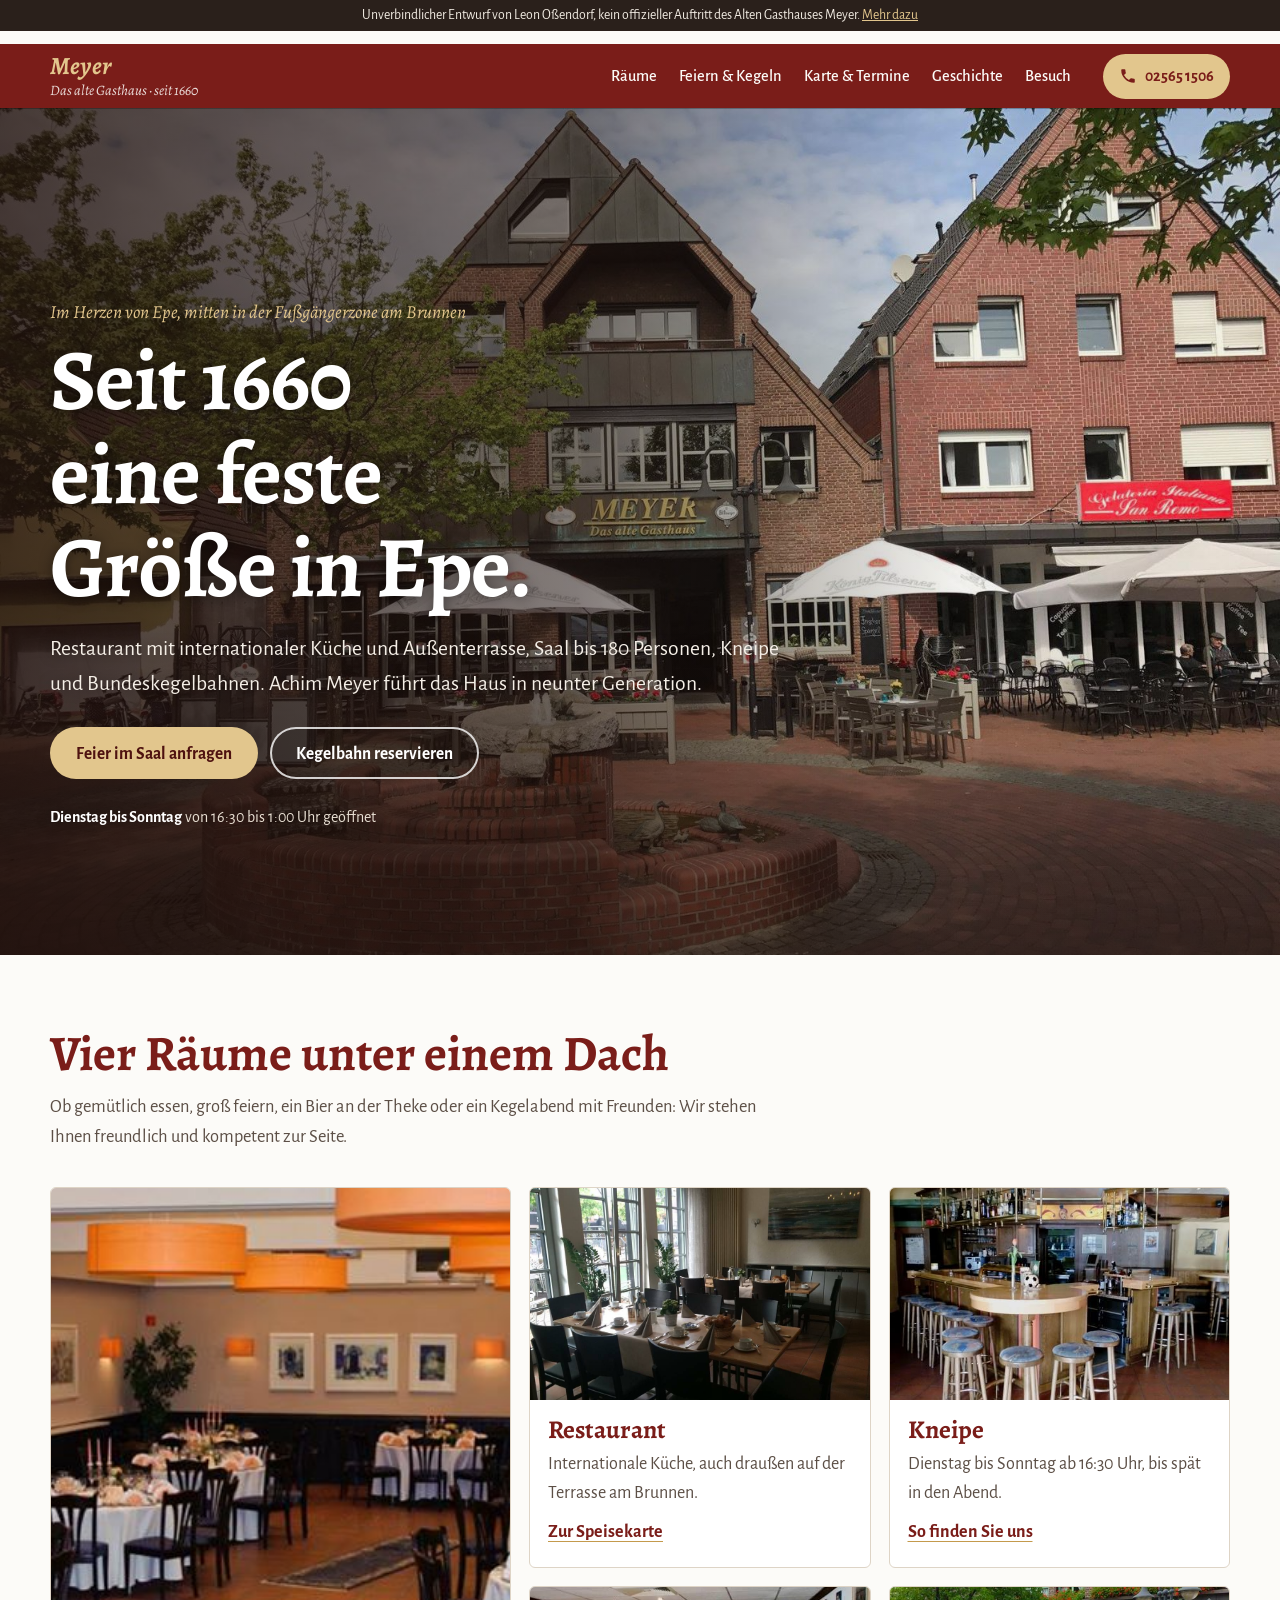
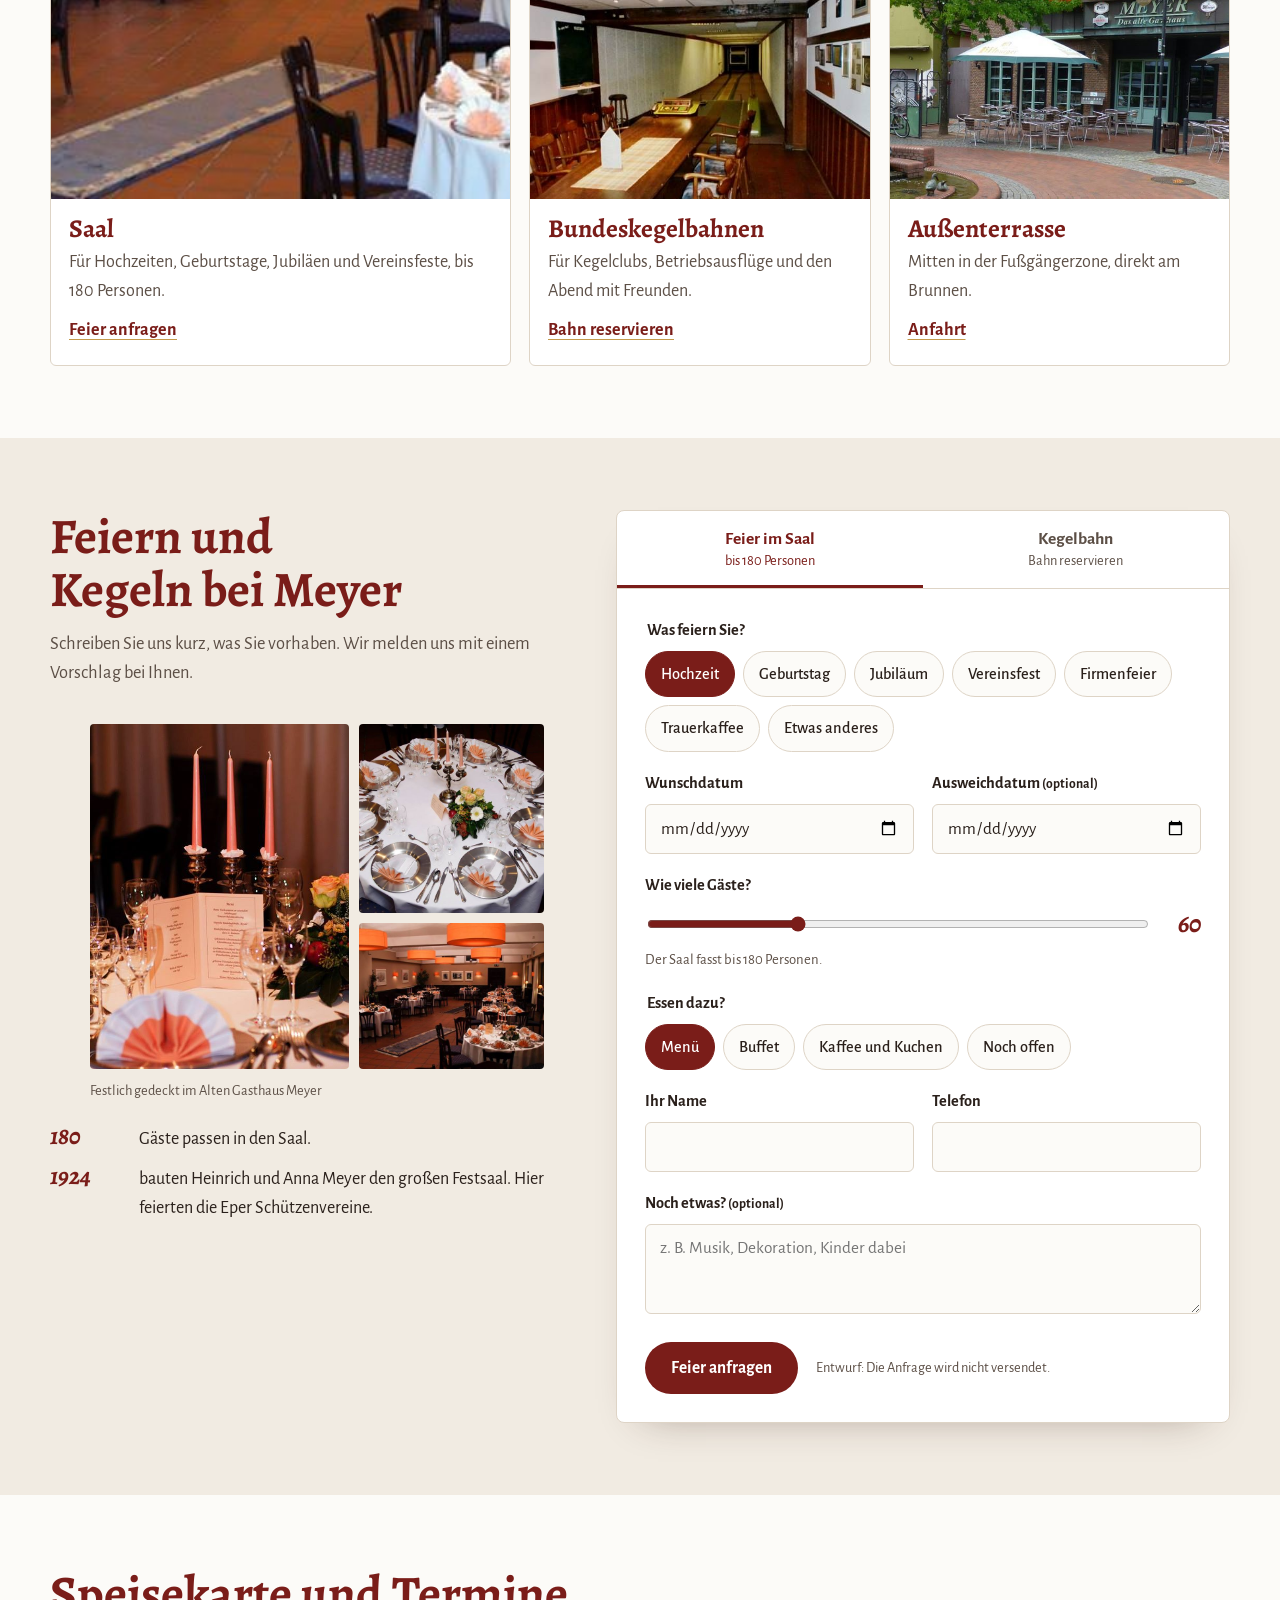
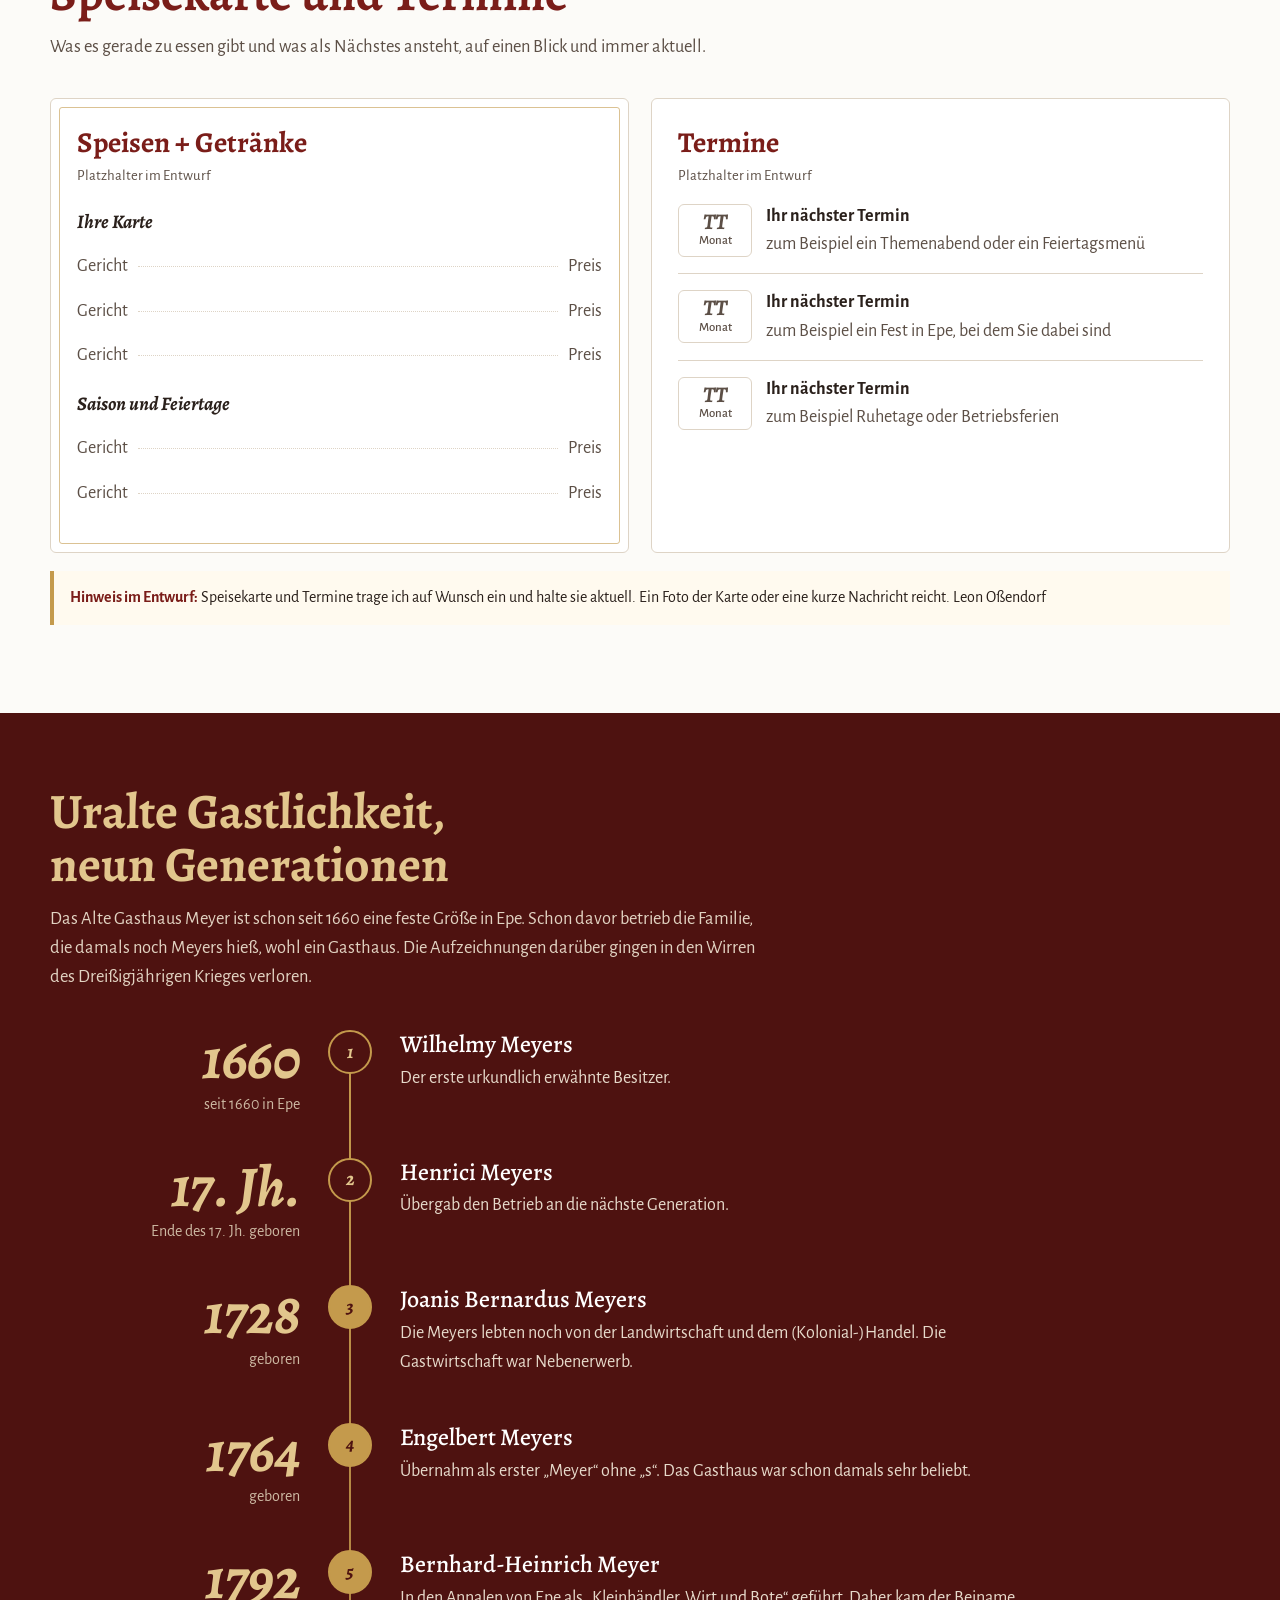
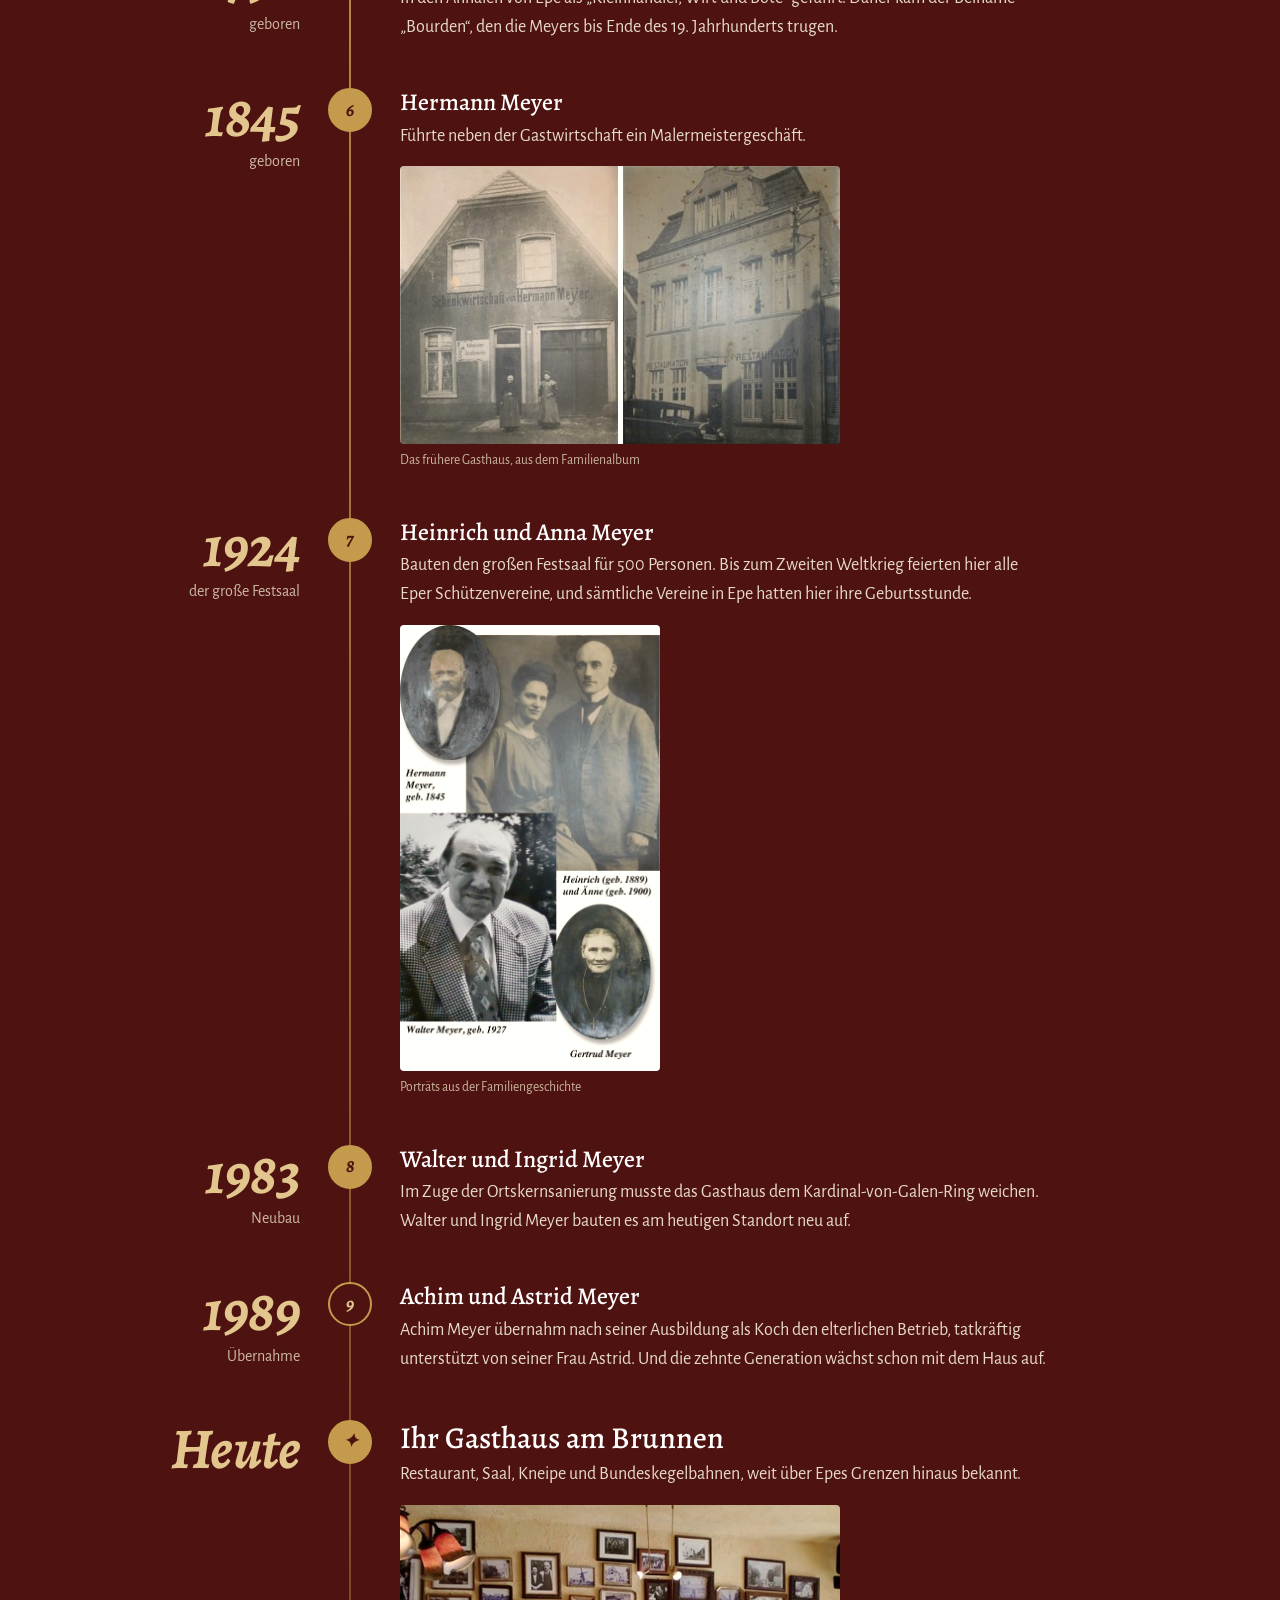
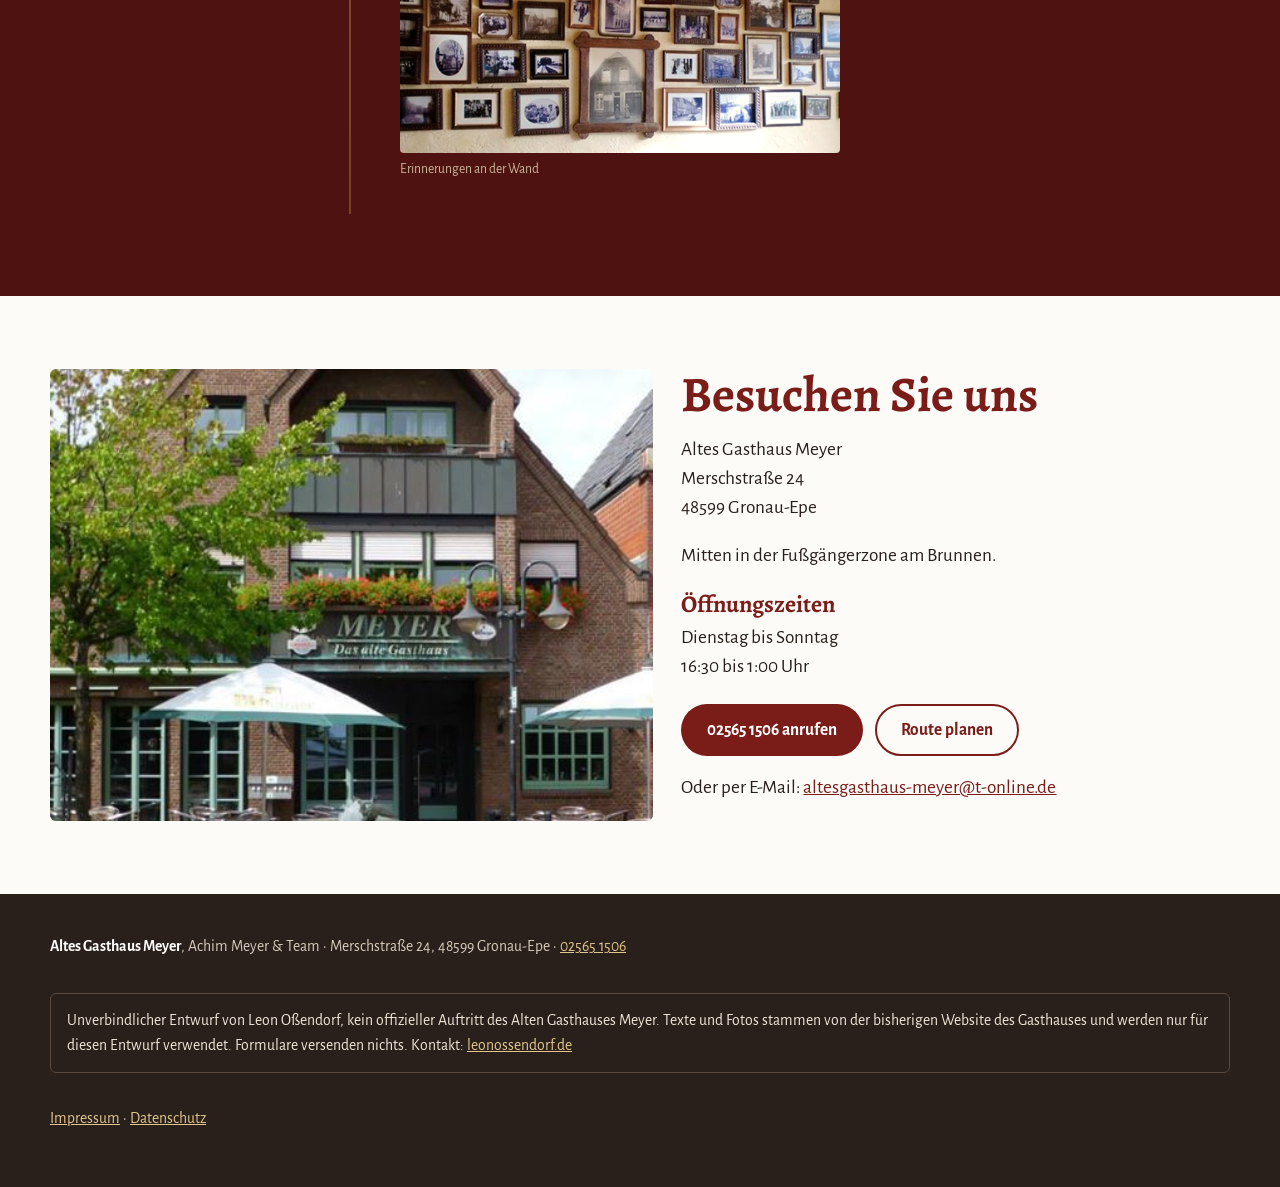
==== commit ce0cf8fb: "Chronik: nur belegte Jahresangaben, Terrasse ohne Jahreszeit Co-Authored-By: Claude Opus 5.5 <norepl" ====
--- a/index.html
+++ b/index.html
@@ -58,7 +58,7 @@
       </a>
       <a class="raum" href="#karte">
         <img src="img/restaurant-1.jpg" alt="Gedeckte Tische im Restaurant mit hohen Sprossenfenstern" loading="lazy">
-        <div><h3>Restaurant</h3><p>Internationale Küche, im Sommer auch draußen auf der Terrasse am Brunnen.</p><span class="go">Zur Speisekarte</span></div>
+        <div><h3>Restaurant</h3><p>Internationale Küche, auch draußen auf der Terrasse am Brunnen.</p><span class="go">Zur Speisekarte</span></div>
       </a>
       <a class="raum" href="#besuch">
         <img src="img/kneipe.jpg" alt="Die Theke der Kneipe mit Barhockern" loading="lazy">
@@ -215,8 +215,8 @@
       <p>Das Alte Gasthaus Meyer ist schon seit 1660 eine feste Größe in Epe. Schon davor betrieb die Familie, die damals noch Meyers hieß, wohl ein Gasthaus. Die Aufzeichnungen darüber gingen in den Wirren des Dreißigjährigen Krieges verloren.</p>
     </div>
     <ol class="reihe">
-      <li class="gen"><span class="knoten" aria-hidden="true">1</span><div class="jahr">1660<small>erste Urkunde</small></div><h3>Wilhelmy Meyers</h3><p>Der erste urkundlich erwähnte Besitzer.</p></li>
-      <li class="gen"><span class="knoten" aria-hidden="true">2</span><div class="jahr">um 1700<small>Ende 17. Jh. geboren</small></div><h3>Henrici Meyers</h3><p>Übergab den Betrieb an die nächste Generation.</p></li>
+      <li class="gen"><span class="knoten" aria-hidden="true">1</span><div class="jahr">1660<small>seit 1660 in Epe</small></div><h3>Wilhelmy Meyers</h3><p>Der erste urkundlich erwähnte Besitzer.</p></li>
+      <li class="gen"><span class="knoten" aria-hidden="true">2</span><div class="jahr">17. Jh.<small>Ende des 17. Jh. geboren</small></div><h3>Henrici Meyers</h3><p>Übergab den Betrieb an die nächste Generation.</p></li>
       <li class="gen"><span class="knoten" aria-hidden="true">3</span><div class="jahr">1728<small>geboren</small></div><h3>Joanis Bernardus Meyers</h3><p>Die Meyers lebten noch von der Landwirtschaft und dem (Kolonial-)Handel. Die Gastwirtschaft war Nebenerwerb.</p></li>
       <li class="gen"><span class="knoten" aria-hidden="true">4</span><div class="jahr">1764<small>geboren</small></div><h3>Engelbert Meyers</h3><p>Übernahm als erster „Meyer“ ohne „s“. Das Gasthaus war schon damals sehr beliebt.</p></li>
       <li class="gen"><span class="knoten" aria-hidden="true">5</span><div class="jahr">1792<small>geboren</small></div><h3>Bernhard-Heinrich Meyer</h3><p>In den Annalen von Epe als „Kleinhändler, Wirt und Bote“ geführt. Daher kam der Beiname „Bourden“, den die Meyers bis Ende des 19. Jahrhunderts trugen.</p></li>
